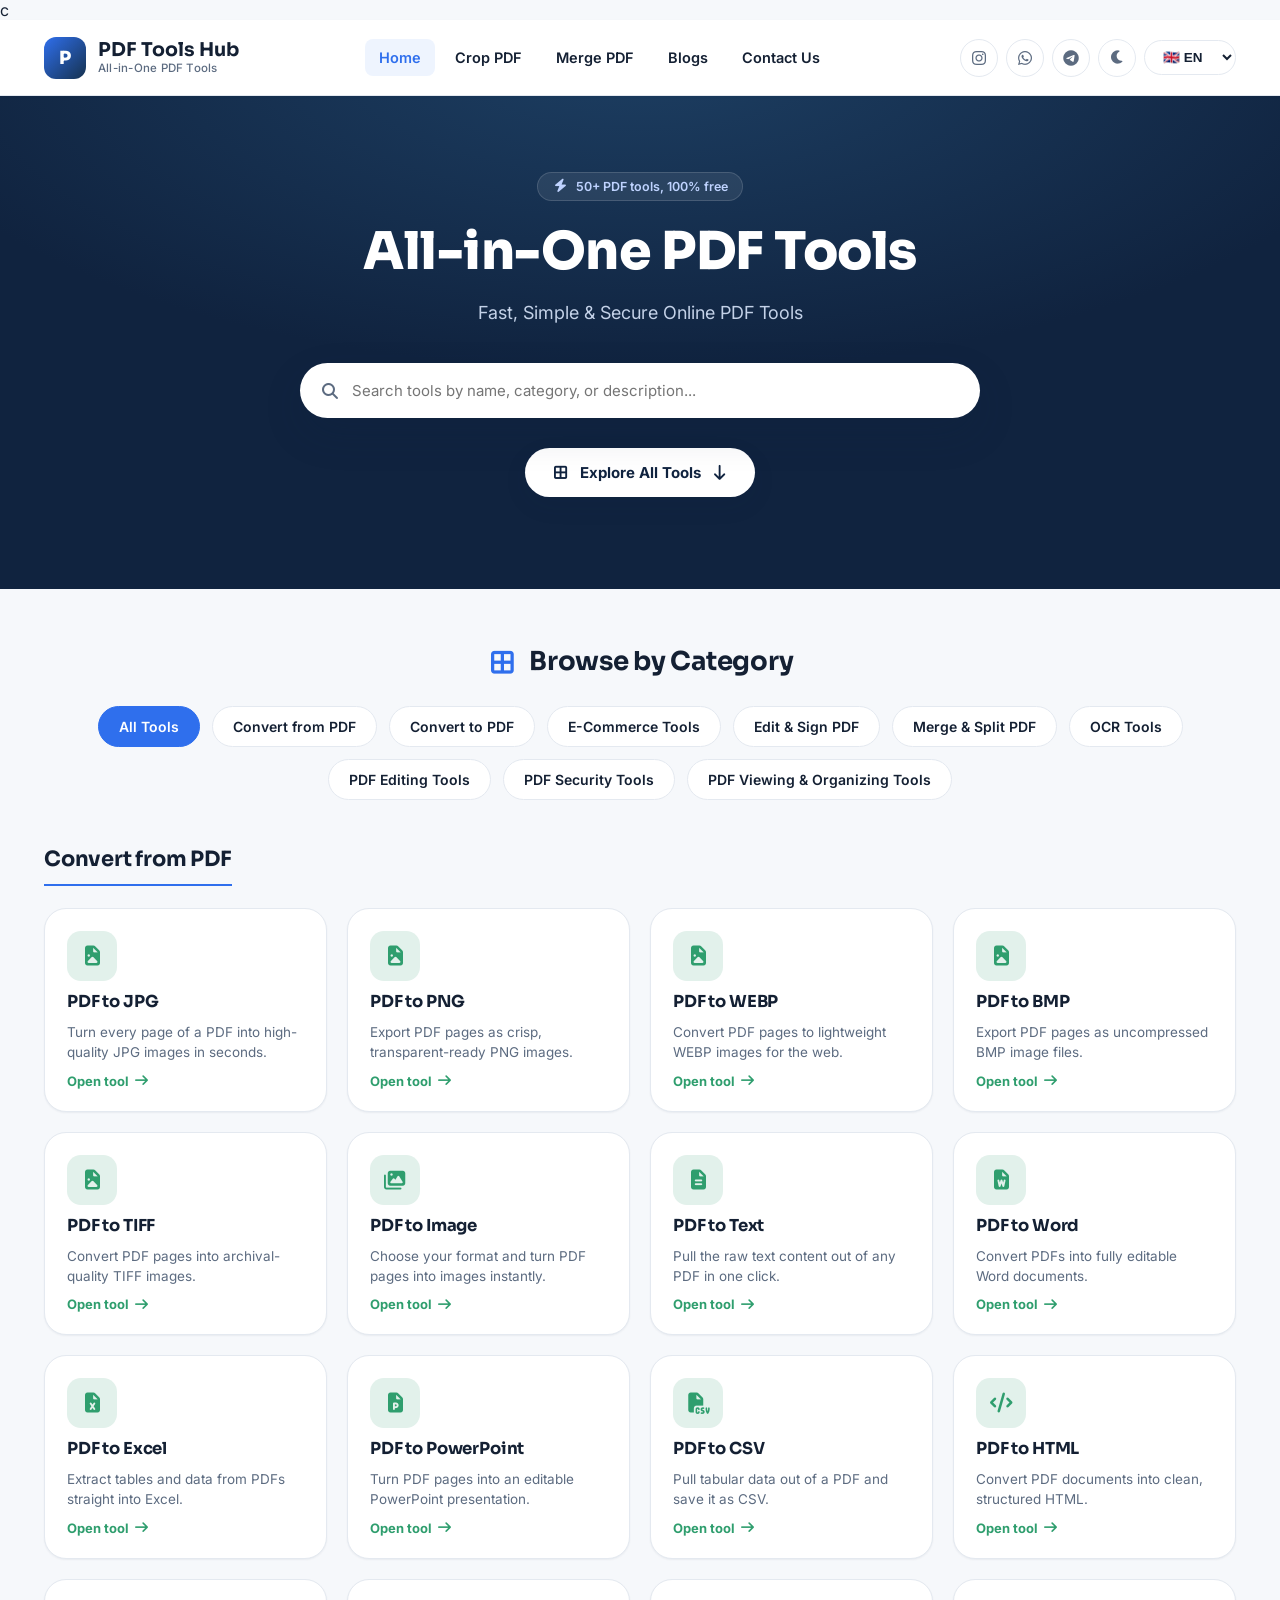
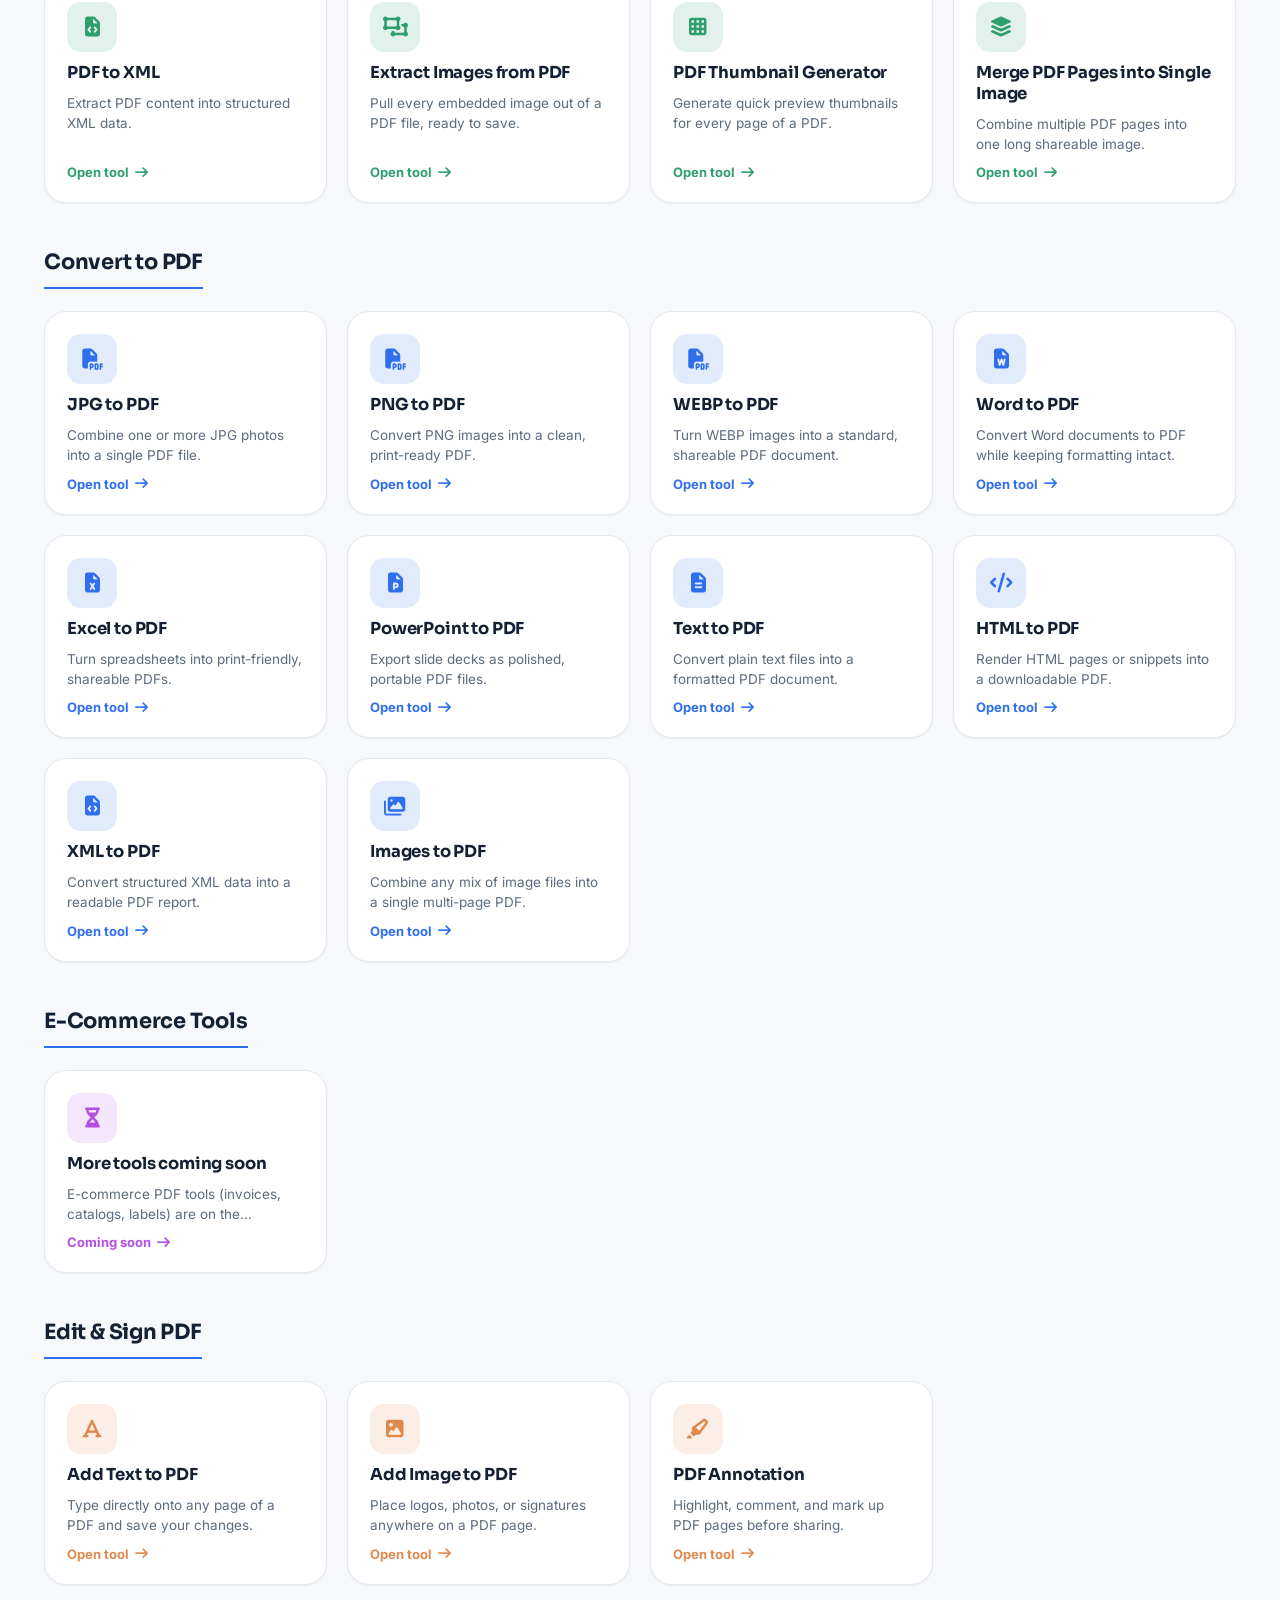
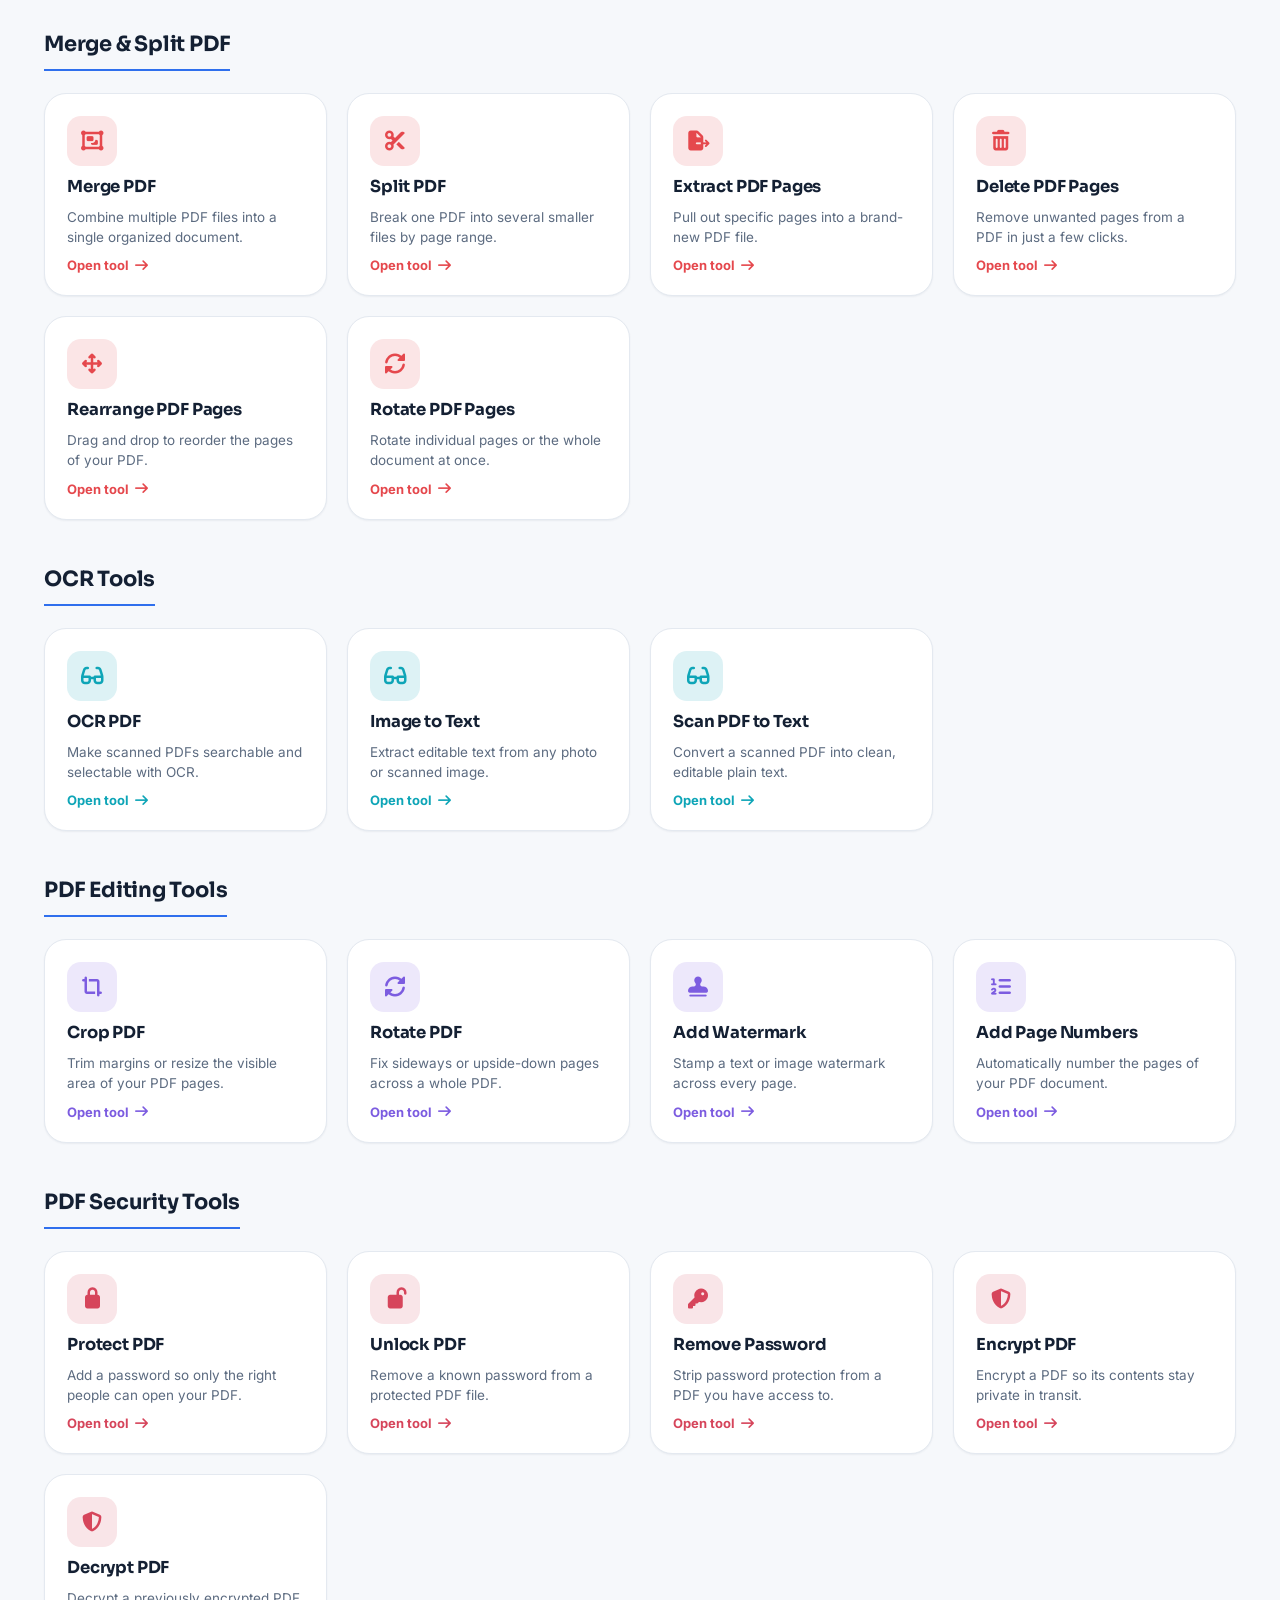
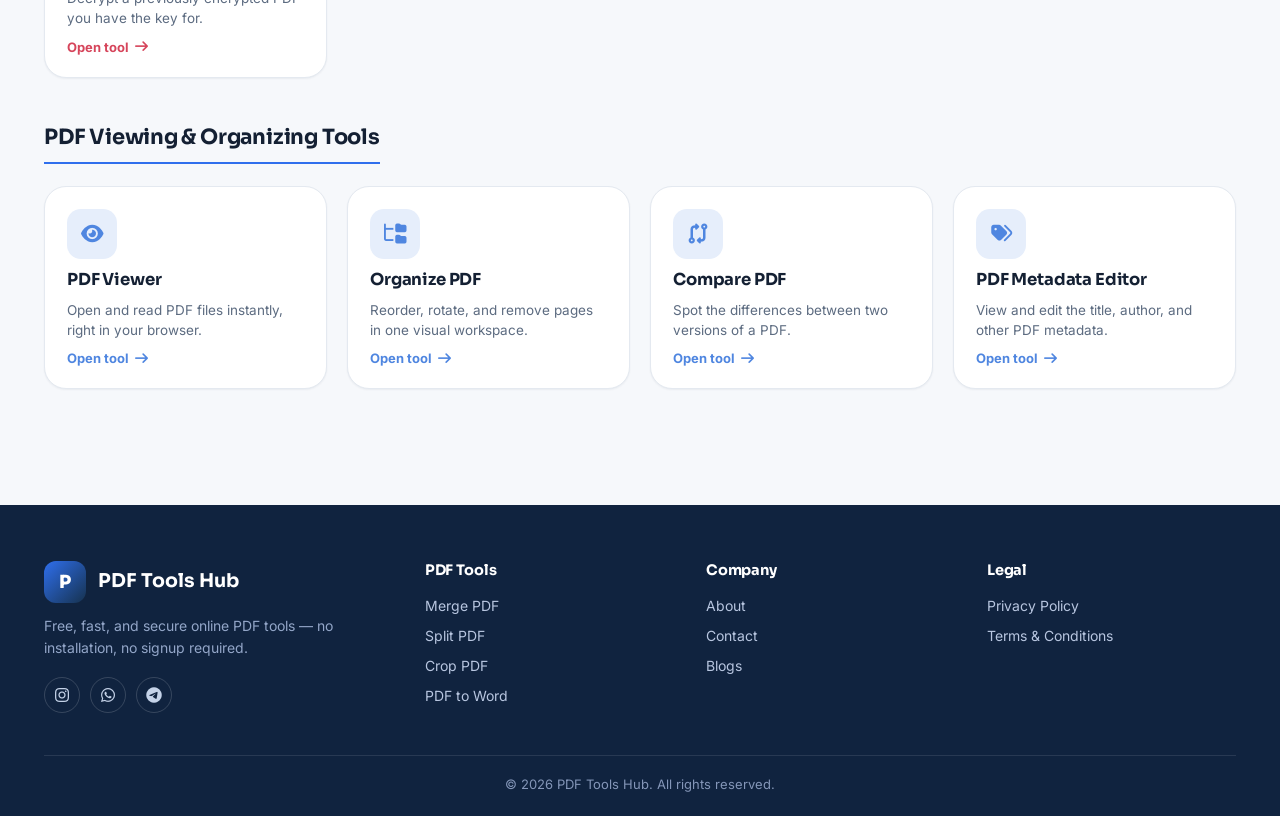
==== frontend/index.html @ 6687d4b0 "Initial commit - PDF Tools Hub" ====
<!DOCTYPE html>
<html lang="en">
<head>
<meta charset="UTF-8">c
<meta name="viewport" content="width=device-width, initial-scale=1.0">
<title>PDF Tools Hub — All-in-One Free Online PDF Tools</title>
<meta name="description" content="Merge, split, convert, compress, and edit PDF files online for free. Fast, simple, and secure PDF tools with no installation required.">
<meta name="keywords" content="pdf tools, merge pdf, split pdf, pdf converter, compress pdf, edit pdf online">
<link rel="canonical" href="https://www.pdftoolshub.example/">
<meta property="og:type" content="website">
<meta property="og:title" content="PDF Tools Hub — All-in-One Free Online PDF Tools">
<meta property="og:description" content="Fast, simple & secure online PDF tools — merge, split, convert, compress, and edit PDFs for free.">
<meta property="og:url" content="https://www.pdftoolshub.example/">
<link rel="icon" href="assets/icons/favicon.svg" type="image/svg+xml">
<link rel="stylesheet" href="assets/vendor/fontawesome/css/all.min.css">
<link rel="stylesheet" href="css/style.css">
<link rel="stylesheet" href="css/components.css">
<link rel="stylesheet" href="css/responsive.css">
</head>
<body>
<a href="#main" class="skip-link">Skip to content</a>

<!-- ============ HEADER ============ -->
<header class="site-header">
  <div class="container">
    <a href="index.html" class="brand" aria-label="PDF Tools Hub home">
      <span class="brand-mark">P</span>
      <span class="brand-text">
        <span class="brand-name">PDF Tools Hub</span>
        <span class="brand-tagline">All-in-One PDF Tools</span>
      </span>
    </a>

    <nav class="main-nav" aria-label="Primary">
      <ul>
        <li><a href="index.html">Home</a></li>
        <li><a href="tool.html?tool=crop-pdf">Crop PDF</a></li>
        <li><a href="tool.html?tool=merge-pdf">Merge PDF</a></li>
        <li><a href="blogs.html">Blogs</a></li>
        <li><a href="contact.html">Contact Us</a></li>
      </ul>
    </nav>

    <div class="header-actions">
      <a class="icon-btn" href="https://instagram.com" target="_blank" rel="noopener" aria-label="Instagram"><i class="fa-brands fa-instagram"></i></a>
      <a class="icon-btn" href="https://wa.me/" target="_blank" rel="noopener" aria-label="WhatsApp"><i class="fa-brands fa-whatsapp"></i></a>
      <a class="icon-btn" href="https://t.me/" target="_blank" rel="noopener" aria-label="Telegram"><i class="fa-brands fa-telegram"></i></a>
      <button class="icon-btn theme-toggle" data-theme-toggle aria-label="Toggle dark mode">
        <i class="fa-solid fa-moon icon-moon"></i>
        <i class="fa-solid fa-sun icon-sun"></i>
      </button>
      <select class="lang-select" data-lang-select aria-label="Select language">
        <option value="en">🇬🇧 EN</option>
        <option value="hi">🇮🇳 HI</option>
        <option value="mr">🇮🇳 MR</option>
      </select>
      <button class="hamburger" data-mobile-nav-open aria-label="Open menu">
        <span></span><span></span><span></span>
      </button>
    </div>
  </div>
</header>

<!-- Mobile nav drawer -->
<div class="mobile-nav" data-mobile-nav aria-hidden="true">
  <div class="mobile-nav-panel">
    <button class="mobile-nav-close" data-mobile-nav-close aria-label="Close menu"><i class="fa-solid fa-xmark"></i></button>
    <div style="display:flex;align-items:center;gap:10px;margin:6px 0 18px;">
      <button class="icon-btn theme-toggle" data-theme-toggle aria-label="Toggle dark mode"><i class="fa-solid fa-moon icon-moon"></i><i class="fa-solid fa-sun icon-sun"></i></button>
      <select class="lang-select" data-lang-select aria-label="Select language"><option value="en">EN</option><option value="hi">HI</option><option value="mr">MR</option></select>
    </div>
    <nav aria-label="Mobile primary">
      <a href="index.html">Home</a>
      <a href="tool.html?tool=crop-pdf">Crop PDF</a>
      <a href="tool.html?tool=merge-pdf">Merge PDF</a>
      <a href="blogs.html">Blogs</a>
      <a href="contact.html">Contact Us</a>
    </nav>
  </div>
</div>

<main id="main">
  <!-- ============ HERO ============ -->
  <section class="hero">
    <span class="hero-eyebrow"><i class="fa-solid fa-bolt"></i> 50+ PDF tools, 100% free</span>
    <h1>All-in-One PDF Tools</h1>
    <p class="hero-subtitle">Fast, Simple &amp; Secure Online PDF Tools</p>

    <div class="hero-search">
      <i class="fa-solid fa-magnifying-glass search-icon"></i>
      <input type="text" data-search-input placeholder="Search tools by name, category, or description..." aria-label="Search tools">
      <div class="search-results" data-search-results role="listbox"></div>
    </div>

    <a href="#tools" class="hero-cta"><i class="fa-solid fa-table-cells-large"></i> Explore All Tools <i class="fa-solid fa-arrow-down"></i></a>
  </section>

  <!-- ============ CATEGORIES ============ -->
  <section class="section" id="tools">
    <div class="container">
      <h2 class="section-title"><i class="fa-solid fa-border-all icon"></i> Browse by Category</h2>
      <div class="category-list" data-category-pills></div>

      <!-- ============ TOOLS GRID ============ -->
      <div data-tools-grid></div>
    </div>
  </section>
</main>

<!-- ============ FOOTER ============ -->
<footer class="site-footer">
  <div class="container">
    <div class="footer-grid">
      <div class="footer-brand">
        <a href="index.html" class="brand">
          <span class="brand-mark">P</span>
          <span class="brand-text">
            <span class="brand-name" style="color:#fff">PDF Tools Hub</span>
          </span>
        </a>
        <p>Free, fast, and secure online PDF tools — no installation, no signup required.</p>
        <div class="footer-social">
          <a href="https://instagram.com" target="_blank" rel="noopener" aria-label="Instagram"><i class="fa-brands fa-instagram"></i></a>
          <a href="https://wa.me/" target="_blank" rel="noopener" aria-label="WhatsApp"><i class="fa-brands fa-whatsapp"></i></a>
          <a href="https://t.me/" target="_blank" rel="noopener" aria-label="Telegram"><i class="fa-brands fa-telegram"></i></a>
        </div>
      </div>
      <div class="footer-col">
        <h4>PDF Tools</h4>
        <ul>
          <li><a href="tool.html?tool=merge-pdf">Merge PDF</a></li>
          <li><a href="tool.html?tool=split-pdf">Split PDF</a></li>
          <li><a href="tool.html?tool=crop-pdf">Crop PDF</a></li>
          <li><a href="tool.html?tool=pdf-to-word">PDF to Word</a></li>
        </ul>
      </div>
      <div class="footer-col">
        <h4>Company</h4>
        <ul>
          <li><a href="about.html">About</a></li>
          <li><a href="contact.html">Contact</a></li>
          <li><a href="blogs.html">Blogs</a></li>
        </ul>
      </div>
      <div class="footer-col">
        <h4>Legal</h4>
        <ul>
          <li><a href="#">Privacy Policy</a></li>
          <li><a href="#">Terms &amp; Conditions</a></li>
        </ul>
      </div>
    </div>
    <div class="footer-bottom">© 2026 PDF Tools Hub. All rights reserved.</div>
  </div>
</footer>

<script src="js/theme.js"></script>
<script src="js/api.js"></script>
<script src="js/tools.js"></script>
<script src="js/search.js"></script>
<script src="js/main.js"></script>
<script>
  document.addEventListener('DOMContentLoaded', () => {
    window.PTH.tools.renderCategoryPills(document.querySelector('[data-category-pills]'));
    window.PTH.tools.renderToolsGrid(document.querySelector('[data-tools-grid]'));
  });
</script>
</body>
</html>
---- frontend/css/style.css ----
/* =========================================================
   PDF Tools Hub — Core Styles
   ========================================================= */

@import url('https://fonts.googleapis.com/css2?family=Sora:wght@600;700;800&family=Inter:wght@400;500;600;700&family=JetBrains+Mono:wght@500&display=swap');

:root{
  /* Color */
  --color-navy-900:#10233F;
  --color-navy-800:#16324F;
  --color-navy-700:#1D3F63;
  --color-accent:#2F6FED;
  --color-accent-dark:#1E54C4;
  --color-accent-warm:#FF6B4A;
  --color-bg:#F6F8FB;
  --color-surface:#FFFFFF;
  --color-border:#E4E9F0;
  --color-text:#142033;
  --color-text-muted:#5C6B80;
  --color-success:#1FA971;
  --color-danger:#E5484D;

  /* Category color-coding (icon tiles + pill accents) */
  --cat-convert-from:#2F9E6E;   /* green */
  --cat-convert-to:#2F6FED;     /* blue */
  --cat-ecommerce:#B24FE0;      /* purple */
  --cat-edit-sign:#E0894F;      /* amber */
  --cat-merge-split:#E5484D;    /* red */
  --cat-ocr:#0EA5B7;            /* teal */
  --cat-editing:#7C5CE0;        /* violet */
  --cat-security:#D6455B;       /* rose */
  --cat-organize:#4F86E0;       /* sky */

  /* Type */
  --font-display:'Sora', sans-serif;
  --font-body:'Inter', sans-serif;
  --font-mono:'JetBrains Mono', monospace;

  /* Layout */
  --header-height:76px;
  --radius-sm:8px;
  --radius-md:14px;
  --radius-lg:22px;
  --radius-pill:999px;
  --shadow-sm:0 1px 2px rgba(16,35,63,0.06);
  --shadow-md:0 8px 24px rgba(16,35,63,0.08);
  --shadow-lg:0 16px 40px rgba(16,35,63,0.14);
  --container-w:1240px;
  --transition:all 0.2s ease;
}

[data-theme="dark"]{
  --color-bg:#0B1424;
  --color-surface:#121D30;
  --color-border:#223252;
  --color-text:#EAF0FA;
  --color-text-muted:#93A3BE;
  --color-navy-900:#0A1526;
  --color-navy-800:#0F2038;
}

*, *::before, *::after{ box-sizing:border-box; }

html{ scroll-behavior:smooth; }

body{
  margin:0;
  font-family:var(--font-body);
  background:var(--color-bg);
  color:var(--color-text);
  -webkit-font-smoothing:antialiased;
  transition:background 0.25s ease, color 0.25s ease;
}

h1,h2,h3,h4{
  font-family:var(--font-display);
  margin:0;
  color:var(--color-text);
  letter-spacing:-0.01em;
}

p{ margin:0; color:var(--color-text-muted); line-height:1.55; }

a{ color:inherit; text-decoration:none; }

img{ max-width:100%; display:block; }

button{ font-family:var(--font-body); cursor:pointer; }

ul{ list-style:none; margin:0; padding:0; }

.container{
  width:100%;
  max-width:var(--container-w);
  margin:0 auto;
  padding:0 24px;
}

:focus-visible{
  outline:2px solid var(--color-accent);
  outline-offset:2px;
}

.skip-link{
  position:absolute;
  left:-999px;
  top:0;
  background:var(--color-accent);
  color:#fff;
  padding:10px 16px;
  border-radius:0 0 8px 0;
  z-index:1000;
}
.skip-link:focus{ left:0; }

/* =========================================================
   Header
   ========================================================= */
.site-header{
  position:sticky;
  top:0;
  z-index:100;
  height:var(--header-height);
  background:var(--color-surface);
  border-bottom:1px solid var(--color-border);
  box-shadow:var(--shadow-sm);
}

.site-header .container{
  height:100%;
  display:flex;
  align-items:center;
  justify-content:space-between;
  gap:24px;
}

.brand{
  display:flex;
  align-items:center;
  gap:12px;
}

.brand-mark{
  width:42px;
  height:42px;
  border-radius:12px;
  background:linear-gradient(135deg, var(--color-accent), var(--color-navy-800));
  display:flex;
  align-items:center;
  justify-content:center;
  color:#fff;
  font-family:var(--font-display);
  font-weight:800;
  font-size:18px;
  flex-shrink:0;
}

.brand-text{ display:flex; flex-direction:column; line-height:1.15; }
.brand-name{
  font-family:var(--font-display);
  font-weight:700;
  font-size:19px;
  color:var(--color-text);
}
.brand-tagline{
  font-size:11.5px;
  color:var(--color-text-muted);
  font-weight:500;
  letter-spacing:0.02em;
}

.main-nav{ display:flex; align-items:center; }
.main-nav ul{ display:flex; align-items:center; gap:6px; }
.main-nav a{
  display:inline-block;
  padding:10px 14px;
  border-radius:var(--radius-sm);
  font-weight:600;
  font-size:14.5px;
  color:var(--color-text);
  transition:var(--transition);
}
.main-nav a:hover, .main-nav a.active{
  background:rgba(47,111,237,0.08);
  color:var(--color-accent);
}

.header-actions{ display:flex; align-items:center; gap:8px; }

.icon-btn{
  width:38px;
  height:38px;
  border-radius:50%;
  border:1px solid var(--color-border);
  background:var(--color-surface);
  display:flex;
  align-items:center;
  justify-content:center;
  color:var(--color-text-muted);
  transition:var(--transition);
}
.icon-btn:hover{
  color:var(--color-accent);
  border-color:var(--color-accent);
  transform:translateY(-1px);
}

.lang-select{
  border:1px solid var(--color-border);
  background:var(--color-surface);
  color:var(--color-text);
  border-radius:var(--radius-pill);
  padding:8px 14px;
  font-size:13.5px;
  font-weight:600;
}

.hamburger{
  display:none;
  width:38px;
  height:38px;
  border:1px solid var(--color-border);
  border-radius:var(--radius-sm);
  background:var(--color-surface);
  align-items:center;
  justify-content:center;
  flex-direction:column;
  gap:4px;
}
.hamburger span{
  width:18px;
  height:2px;
  background:var(--color-text);
  border-radius:2px;
}

/* =========================================================
   Hero
   ========================================================= */
.hero{
  background:radial-gradient(1200px 500px at 50% -10%, var(--color-navy-700), var(--color-navy-900) 65%);
  padding:76px 24px 92px;
  text-align:center;
  color:#fff;
}

.hero-eyebrow{
  display:inline-flex;
  align-items:center;
  gap:8px;
  padding:6px 14px;
  border-radius:var(--radius-pill);
  background:rgba(255,255,255,0.08);
  border:1px solid rgba(255,255,255,0.14);
  font-size:12.5px;
  font-weight:600;
  color:#BFD3FF;
  margin-bottom:22px;
}

.hero h1{
  color:#fff;
  font-size:clamp(30px, 5vw, 52px);
  font-weight:800;
  max-width:820px;
  margin:0 auto;
  line-height:1.12;
}

.hero-subtitle{
  color:#C4D2E8;
  font-size:clamp(15px, 2vw, 18px);
  max-width:560px;
  margin:18px auto 0;
}

.hero-search{
  max-width:680px;
  margin:36px auto 0;
  position:relative;
}

.hero-search input{
  width:100%;
  padding:18px 20px 18px 52px;
  border-radius:var(--radius-pill);
  border:none;
  font-size:15px;
  font-family:var(--font-body);
  box-shadow:var(--shadow-lg);
  color:var(--color-text);
}
.hero-search input:focus{ outline:3px solid rgba(47,111,237,0.5); }

.hero-search .search-icon{
  position:absolute;
  left:20px;
  top:50%;
  transform:translateY(-50%);
  color:var(--color-text-muted);
}

.search-results{
  position:absolute;
  top:calc(100% + 8px);
  left:0;
  right:0;
  background:var(--color-surface);
  border-radius:var(--radius-md);
  box-shadow:var(--shadow-lg);
  text-align:left;
  overflow:hidden;
  z-index:50;
  max-height:360px;
  overflow-y:auto;
  display:none;
}
.search-results.open{ display:block; }

.search-result-item{
  display:flex;
  align-items:center;
  gap:12px;
  padding:12px 18px;
  border-bottom:1px solid var(--color-border);
  transition:var(--transition);
}
.search-result-item:last-child{ border-bottom:none; }
.search-result-item:hover{ background:var(--color-bg); }
.search-result-item .srt-title{ font-weight:600; color:var(--color-text); font-size:14px; }
.search-result-item .srt-cat{ font-size:12px; color:var(--color-text-muted); }
.search-empty{ padding:18px; text-align:center; color:var(--color-text-muted); font-size:14px; }

.hero-cta{
  margin-top:30px;
  display:inline-flex;
  align-items:center;
  gap:10px;
  background:#fff;
  color:var(--color-navy-900);
  font-weight:700;
  font-size:15px;
  padding:15px 26px;
  border-radius:var(--radius-pill);
  border:none;
  box-shadow:var(--shadow-md);
  transition:var(--transition);
}
.hero-cta:hover{ transform:translateY(-2px); box-shadow:var(--shadow-lg); }

/* =========================================================
   Category section
   ========================================================= */
.section{ padding:56px 0; }
.section-title{
  display:flex;
  align-items:center;
  justify-content:center;
  gap:10px;
  font-size:26px;
  margin-bottom:28px;
  text-align:center;
}
.section-title .icon{ color:var(--color-accent); }

.category-list{
  display:flex;
  flex-wrap:wrap;
  justify-content:center;
  gap:12px;
  margin-bottom:8px;
}

.category-pill{
  border:1.5px solid var(--color-border);
  background:var(--color-surface);
  color:var(--color-text);
  border-radius:var(--radius-pill);
  padding:11px 20px;
  font-weight:600;
  font-size:14px;
  transition:var(--transition);
}
.category-pill:hover{
  border-color:var(--color-accent);
  color:var(--color-accent);
  transform:translateY(-2px);
  box-shadow:var(--shadow-sm);
}
.category-pill.active{
  background:var(--color-accent);
  border-color:var(--color-accent);
  color:#fff;
}

/* =========================================================
   Tools grid & cards
   ========================================================= */
.category-block{ margin-top:46px; }
.category-heading{
  font-size:21px;
  padding-bottom:12px;
  border-bottom:2px solid var(--color-accent);
  margin-bottom:22px;
  display:inline-block;
}

.tools-grid{
  display:grid;
  grid-template-columns:repeat(4, 1fr);
  gap:20px;
}

.tool-card{
  background:var(--color-surface);
  border:1px solid var(--color-border);
  border-radius:var(--radius-lg);
  padding:22px;
  transition:var(--transition);
  display:flex;
  flex-direction:column;
  gap:10px;
  box-shadow:var(--shadow-sm);
}
.tool-card:hover{
  transform:translateY(-4px);
  box-shadow:var(--shadow-md);
  border-color:var(--tool-accent, var(--color-accent));
}

.tool-icon{
  width:50px;
  height:50px;
  border-radius:var(--radius-md);
  display:flex;
  align-items:center;
  justify-content:center;
  font-size:20px;
  /* pastel tile: light tint of the category color behind a solid-color icon,
     matching the reference site's soft icon-square treatment */
  background:color-mix(in srgb, var(--tool-accent) 14%, white) !important;
  color:var(--tool-accent);
}
[data-theme="dark"] .tool-icon{
  background:color-mix(in srgb, var(--tool-accent) 28%, var(--color-surface)) !important;
}

.tool-card h3{
  font-size:16.5px;
  font-weight:700;
  transition:var(--transition);
}
.tool-card:hover h3{ color:var(--tool-accent); }

.tool-card p{
  font-size:13.5px;
  line-height:1.5;
  display:-webkit-box;
  -webkit-line-clamp:2;
  -webkit-box-orient:vertical;
  overflow:hidden;
}

.tool-card .tool-link{
  margin-top:auto;
  font-size:13px;
  font-weight:700;
  color:var(--color-accent);
  display:inline-flex;
  align-items:center;
  gap:4px;
}

/* =========================================================
   Footer
   ========================================================= */
.site-footer{
  background:var(--color-navy-900);
  color:#C4D2E8;
  padding:56px 0 24px;
  margin-top:60px;
}
.footer-grid{
  display:grid;
  grid-template-columns:1.4fr 1fr 1fr 1fr;
  gap:32px;
}
.footer-brand p{ color:#93A6C8; margin-top:12px; font-size:14px; }
.footer-col h4{
  color:#fff;
  font-size:14.5px;
  margin-bottom:16px;
}
.footer-col ul li{ margin-bottom:10px; }
.footer-col a{
  color:#B8C6E0;
  font-size:14px;
  transition:var(--transition);
}
.footer-col a:hover{ color:#fff; }

.footer-social{ display:flex; gap:10px; margin-top:18px; }
.footer-social a{
  width:36px; height:36px;
  border-radius:50%;
  border:1px solid rgba(255,255,255,0.16);
  display:flex; align-items:center; justify-content:center;
  color:#C4D2E8;
}
.footer-social a:hover{ background:var(--color-accent); border-color:var(--color-accent); color:#fff; }

.footer-bottom{
  margin-top:40px;
  padding-top:20px;
  border-top:1px solid rgba(255,255,255,0.1);
  text-align:center;
  font-size:13px;
  color:#8496B8;
}

/* =========================================================
   Utility
   ========================================================= */
.btn{
  display:inline-flex;
  align-items:center;
  justify-content:center;
  gap:8px;
  border-radius:var(--radius-pill);
  padding:13px 24px;
  font-weight:700;
  font-size:14.5px;
  border:none;
  transition:var(--transition);
}
.btn-primary{ background:var(--color-accent); color:#fff; }
.btn-primary:hover{ background:var(--color-accent-dark); transform:translateY(-1px); }
.btn-outline{ background:transparent; border:1.5px solid var(--color-border); color:var(--color-text); }
.btn-outline:hover{ border-color:var(--color-accent); color:var(--color-accent); }

.text-center{ text-align:center; }
---- frontend/css/components.css ----
/* =========================================================
   PDF Tools Hub — Component Styles
   ========================================================= */

/* Theme toggle */
.theme-toggle{ position:relative; }
.theme-toggle .icon-sun{ display:none; }
[data-theme="dark"] .theme-toggle .icon-moon{ display:none; }
[data-theme="dark"] .theme-toggle .icon-sun{ display:inline-block; }

/* Breadcrumb */
.breadcrumb{
  font-size:13px;
  color:var(--color-text-muted);
  margin-bottom:18px;
}
.breadcrumb a{ color:var(--color-accent); font-weight:600; }
.breadcrumb .sep{ margin:0 6px; }

/* Tool page hero */
.tool-hero{
  background:var(--color-surface);
  border:1px solid var(--color-border);
  border-radius:var(--radius-lg);
  padding:32px;
  display:flex;
  align-items:center;
  gap:20px;
  margin-bottom:28px;
}
.tool-hero .tool-icon{ width:64px; height:64px; font-size:26px; flex-shrink:0; }
.tool-hero h1{ font-size:24px; margin-bottom:6px; }
.tool-hero p{ font-size:14.5px; }

/* Upload dropzone */
.dropzone{
  border:2px dashed var(--color-border);
  border-radius:var(--radius-lg);
  background:var(--color-surface);
  padding:56px 24px;
  text-align:center;
  transition:var(--transition);
  cursor:pointer;
}
.dropzone.dragover{
  border-color:var(--color-accent);
  background:rgba(47,111,237,0.05);
}
.dropzone .dz-icon{
  width:64px;
  height:64px;
  margin:0 auto 18px;
  border-radius:50%;
  background:rgba(47,111,237,0.1);
  color:var(--color-accent);
  display:flex;
  align-items:center;
  justify-content:center;
  font-size:26px;
}
.dropzone h3{ font-size:17px; margin-bottom:6px; }
.dropzone p{ font-size:13.5px; margin-bottom:18px; }
.dropzone .dz-or{ font-size:12px; color:var(--color-text-muted); margin:10px 0; text-transform:uppercase; letter-spacing:0.08em; }
.dropzone input[type="file"]{ display:none; }

/* File list */
.file-list{ margin-top:22px; display:flex; flex-direction:column; gap:10px; }
.file-row{
  display:flex;
  align-items:center;
  gap:12px;
  background:var(--color-surface);
  border:1px solid var(--color-border);
  border-radius:var(--radius-md);
  padding:12px 16px;
}
.file-row .file-icon{ color:var(--color-accent); font-size:18px; }
.file-row .file-meta{ flex:1; min-width:0; }
.file-row .file-name{ font-weight:600; font-size:14px; color:var(--color-text); white-space:nowrap; overflow:hidden; text-overflow:ellipsis; }
.file-row .file-size{ font-size:12px; color:var(--color-text-muted); font-family:var(--font-mono); }
.file-row .file-remove{
  border:none; background:none; color:var(--color-danger);
  width:28px; height:28px; border-radius:50%; display:flex; align-items:center; justify-content:center;
}
.file-row .file-remove:hover{ background:rgba(229,72,77,0.1); }
.file-row.drag-handle{ cursor:grab; }

/* Progress */
.progress-bar{
  width:100%;
  height:8px;
  border-radius:var(--radius-pill);
  background:var(--color-border);
  overflow:hidden;
  margin-top:18px;
  display:none;
}
.progress-bar.active{ display:block; }
.progress-bar .fill{
  height:100%;
  width:0%;
  background:var(--color-accent);
  transition:width 0.2s ease;
}

/* Action row */
.tool-actions{ display:flex; gap:12px; margin-top:22px; flex-wrap:wrap; }

/* Result panel */
.result-panel{
  margin-top:28px;
  background:var(--color-surface);
  border:1px solid var(--color-border);
  border-radius:var(--radius-lg);
  padding:32px;
  text-align:center;
  display:none;
}
.result-panel.active{ display:block; }
.result-panel .result-icon{
  width:60px; height:60px; margin:0 auto 16px;
  border-radius:50%; background:rgba(31,169,113,0.12); color:var(--color-success);
  display:flex; align-items:center; justify-content:center; font-size:26px;
}
.result-panel h3{ font-size:18px; margin-bottom:6px; }
.result-panel p{ margin-bottom:20px; }

/* Toasts */
.toast-stack{
  position:fixed;
  bottom:24px;
  right:24px;
  display:flex;
  flex-direction:column;
  gap:10px;
  z-index:1000;
}
.toast{
  background:var(--color-text);
  color:#fff;
  padding:13px 18px;
  border-radius:var(--radius-md);
  font-size:14px;
  font-weight:500;
  box-shadow:var(--shadow-lg);
  display:flex;
  align-items:center;
  gap:10px;
  min-width:240px;
  animation:toast-in 0.2s ease;
}
.toast.success{ background:var(--color-success); }
.toast.error{ background:var(--color-danger); }
@keyframes toast-in{ from{ opacity:0; transform:translateY(8px);} to{ opacity:1; transform:translateY(0);} }

/* Empty / error states */
.empty-state{
  text-align:center;
  padding:60px 20px;
  color:var(--color-text-muted);
}
.empty-state .icon{ font-size:38px; margin-bottom:14px; color:var(--color-border); }

/* Spinner */
.spinner{
  width:18px; height:18px;
  border:2.5px solid rgba(255,255,255,0.4);
  border-top-color:#fff;
  border-radius:50%;
  animation:spin 0.7s linear infinite;
  display:inline-block;
}
@keyframes spin{ to{ transform:rotate(360deg); } }

/* Contact / form */
.form-group{ margin-bottom:18px; text-align:left; }
.form-group label{ display:block; font-size:13.5px; font-weight:600; margin-bottom:6px; }
.form-group input, .form-group textarea{
  width:100%;
  padding:12px 14px;
  border-radius:var(--radius-sm);
  border:1px solid var(--color-border);
  background:var(--color-surface);
  color:var(--color-text);
  font-family:var(--font-body);
  font-size:14px;
}
.form-group input:focus, .form-group textarea:focus{ border-color:var(--color-accent); }
.form-error{ color:var(--color-danger); font-size:12.5px; margin-top:4px; display:none; }
.form-group.invalid .form-error{ display:block; }
.form-group.invalid input, .form-group.invalid textarea{ border-color:var(--color-danger); }

/* Blog cards */
.blog-grid{ display:grid; grid-template-columns:repeat(3,1fr); gap:24px; }
.blog-card{
  background:var(--color-surface);
  border:1px solid var(--color-border);
  border-radius:var(--radius-lg);
  overflow:hidden;
  transition:var(--transition);
}
.blog-card:hover{ transform:translateY(-4px); box-shadow:var(--shadow-md); }
.blog-card img{ width:100%; height:170px; object-fit:cover; background:var(--color-border); }
.blog-card-body{ padding:20px; }
.blog-tag{
  display:inline-block;
  font-size:11.5px;
  font-weight:700;
  color:var(--color-accent);
  background:rgba(47,111,237,0.1);
  padding:4px 10px;
  border-radius:var(--radius-pill);
  margin-bottom:10px;
}
.blog-card h3{ font-size:16.5px; margin-bottom:8px; }
.blog-meta{ font-size:12.5px; color:var(--color-text-muted); margin-top:14px; }

/* Mobile nav drawer */
.mobile-nav{
  position:fixed;
  inset:0;
  background:rgba(10,20,38,0.5);
  z-index:200;
  display:none;
}
.mobile-nav.open{ display:block; }
.mobile-nav-panel{
  position:absolute;
  top:0; right:0;
  width:82%;
  max-width:320px;
  height:100%;
  background:var(--color-surface);
  padding:24px;
  overflow-y:auto;
}
.mobile-nav-panel a{
  display:block;
  padding:14px 6px;
  font-weight:600;
  border-bottom:1px solid var(--color-border);
}
.mobile-nav-close{
  border:none; background:none; font-size:20px; color:var(--color-text);
  float:right;
}
---- frontend/css/responsive.css ----
/* =========================================================
   PDF Tools Hub — Responsive Rules
   Breakpoints: 1200 / 992 / 768 / 576 / 400
   ========================================================= */

/* ---------- <=1200px ---------- */
@media (max-width:1200px){
  .container{ padding:0 20px; }
  .tools-grid{ grid-template-columns:repeat(3, 1fr); }
  .footer-grid{ grid-template-columns:1.2fr 1fr 1fr 1fr; gap:24px; }
}

/* ---------- <=1100px : tighten header so 1024px viewports don't overflow ---------- */
@media (max-width:1100px){
  .main-nav ul{ gap:2px; }
  .main-nav a{ padding:10px 10px; font-size:14px; }
  .header-actions{ gap:6px; }
  .lang-select{ padding:7px 10px; font-size:13px; }
}

/* ---------- <=992px ---------- */
@media (max-width:992px){
  .main-nav{ display:none; }
  .hamburger{ display:flex; }
  .tools-grid{ grid-template-columns:repeat(2, 1fr); }
  .blog-grid{ grid-template-columns:repeat(2, 1fr); }
  .footer-grid{ grid-template-columns:1fr 1fr; gap:32px 24px; }
  .hero{ padding:60px 20px 72px; }
}

/* ---------- <=768px ---------- */
@media (max-width:768px){
  :root{ --header-height:66px; }
  .brand-tagline{ display:none; }
  .lang-select{ padding:6px 10px; font-size:12.5px; }
  .section{ padding:40px 0; }
  .section-title{ font-size:21px; }
  .category-list{ gap:8px; }
  .category-pill{ padding:9px 15px; font-size:13px; }
  .tool-hero{ flex-direction:column; text-align:center; padding:24px; }
  .tool-actions{ justify-content:center; }
  .dropzone{ padding:36px 16px; }
}

/* ---------- <=576px ---------- */
@media (max-width:576px){
  .tools-grid{ grid-template-columns:1fr; }
  .blog-grid{ grid-template-columns:1fr; }
  .footer-grid{ grid-template-columns:1fr; gap:28px; }
  .hero h1{ font-size:28px; }
  .hero-subtitle{ font-size:14.5px; }
  .hero-search input{ padding:15px 16px 15px 44px; font-size:14px; }
  .hero-search .search-icon{ left:16px; font-size:14px; }
  .hero-cta{ padding:13px 20px; font-size:14px; }
  .icon-btn{ width:34px; height:34px; }
}

/* ---------- <=400px ---------- */
@media (max-width:400px){
  .brand-name{ font-size:16.5px; }
  .brand-mark{ width:36px; height:36px; font-size:15px; }
  .header-actions a.icon-btn{ display:none; } /* hide social links, keep theme toggle + hamburger reachable */
  .header-actions .lang-select{ display:none; } /* language selector moves into the mobile drawer */
  .hero{ padding:44px 16px 56px; }
  .tool-card{ padding:18px; }
}
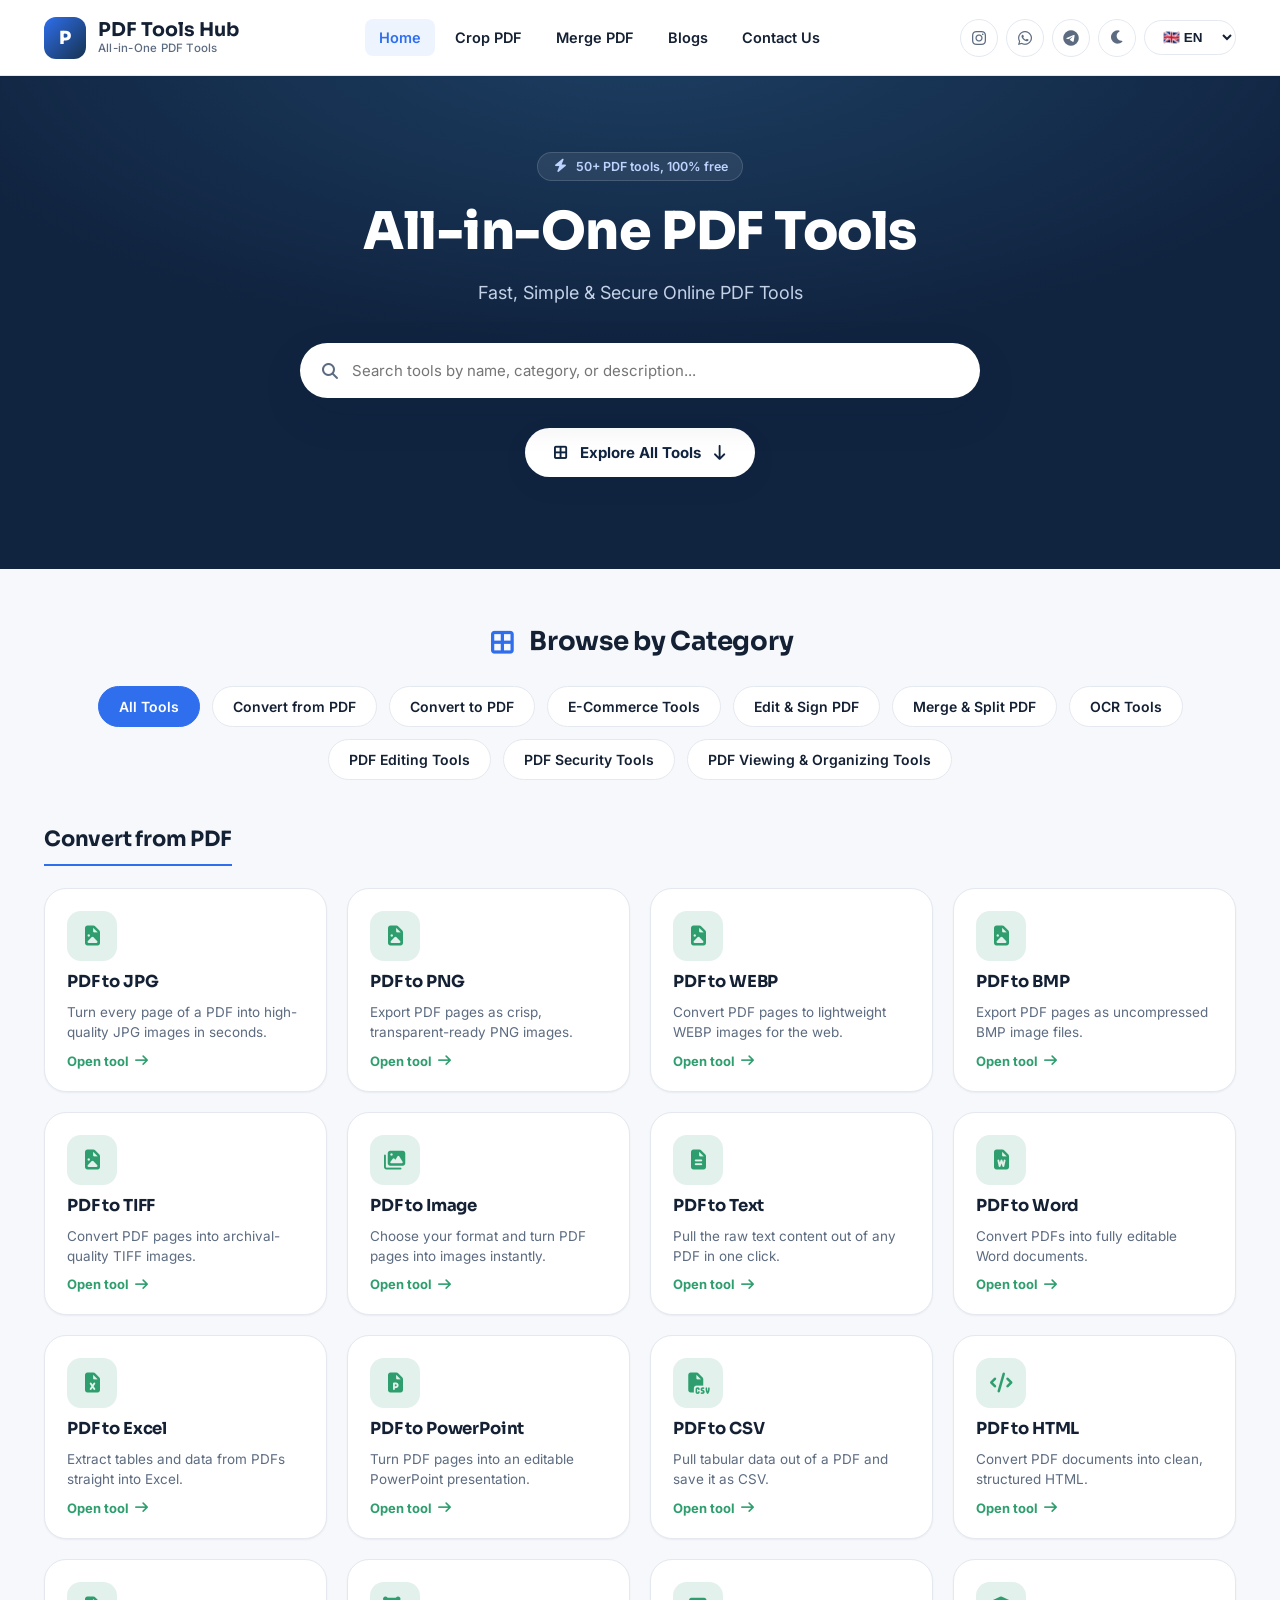
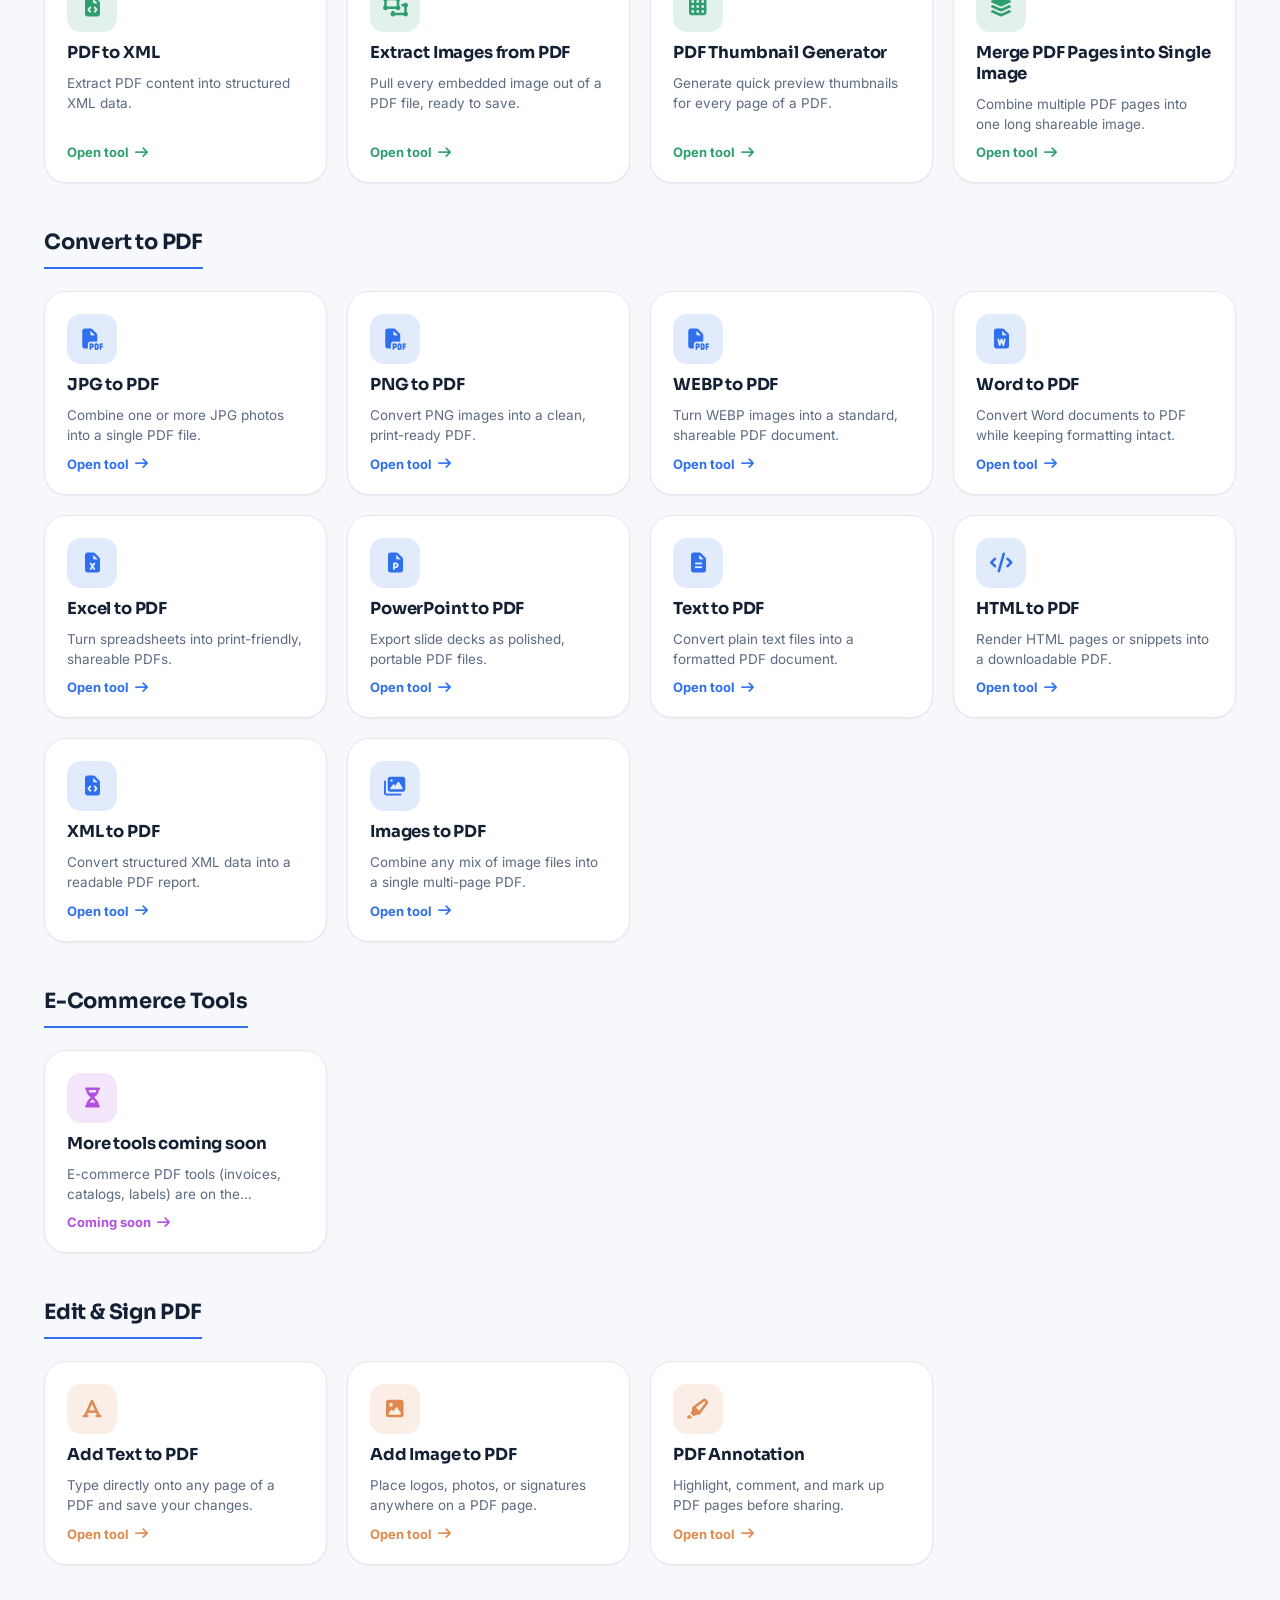
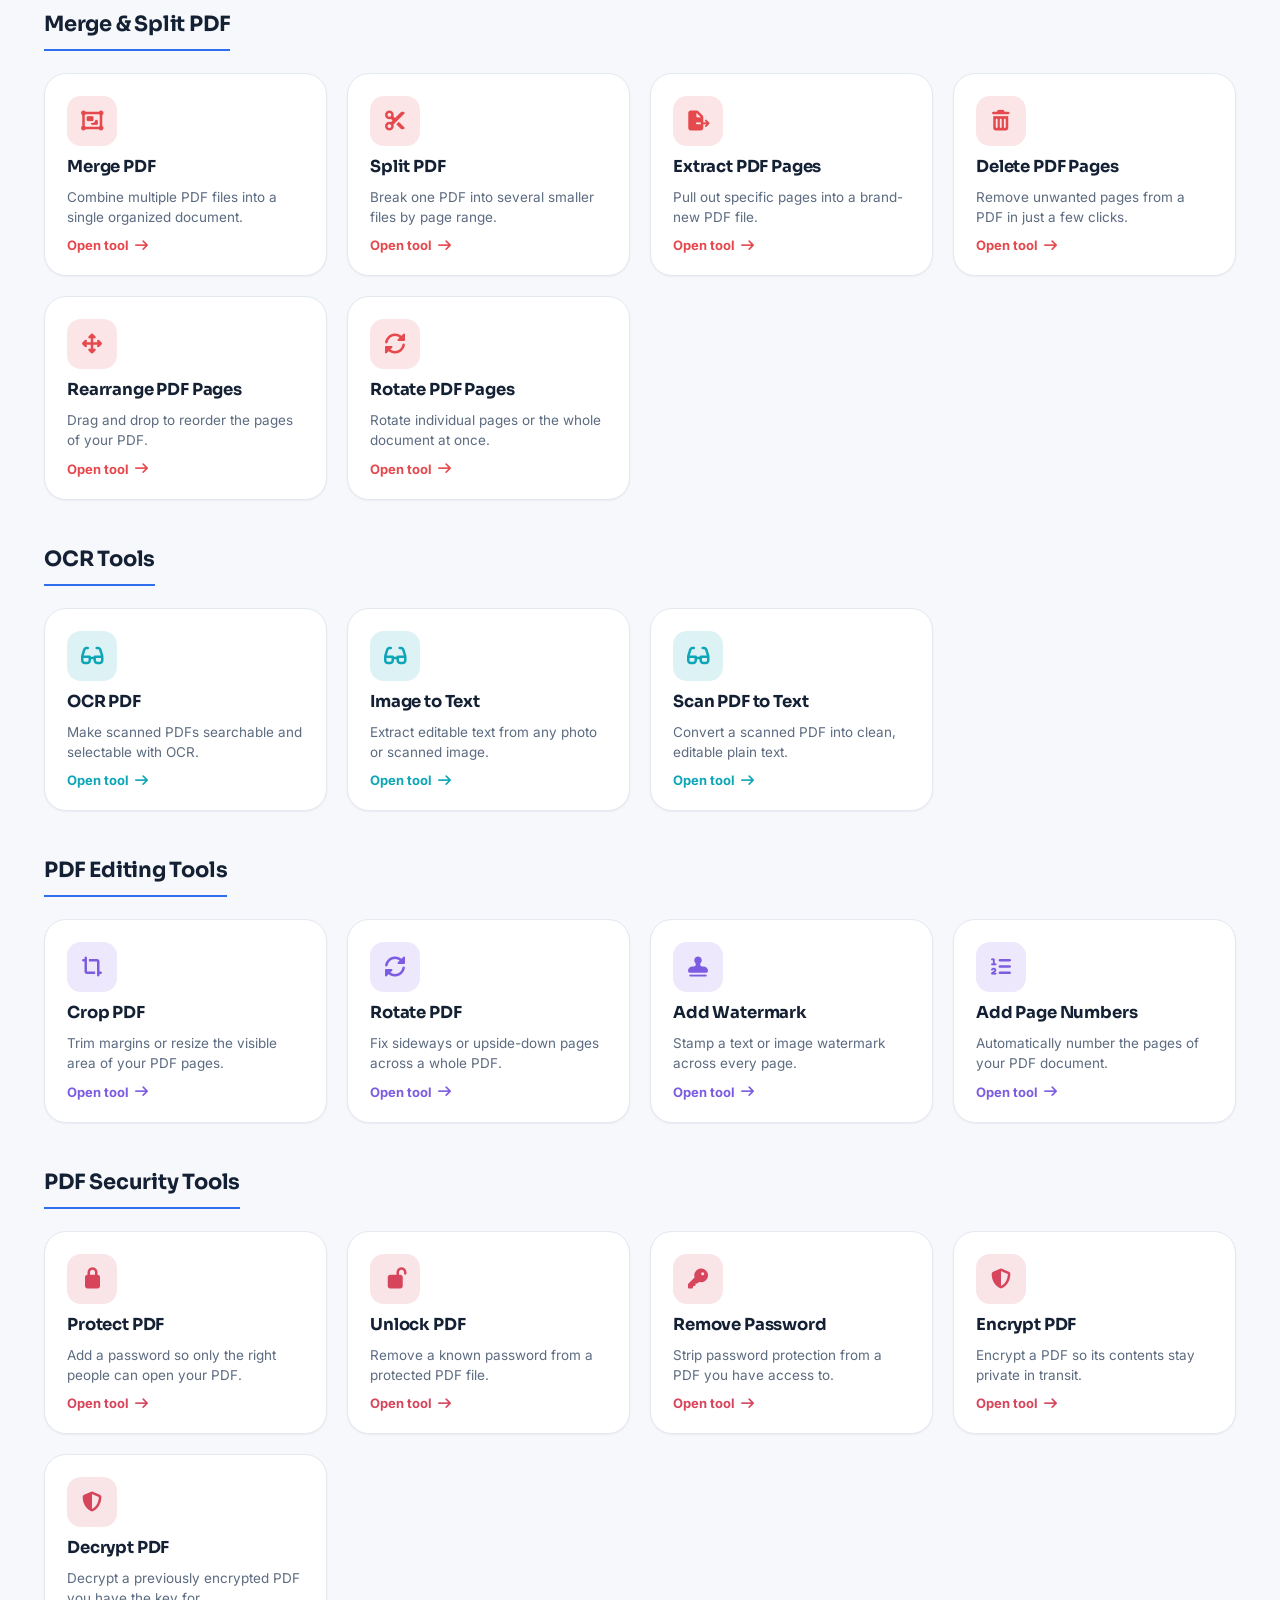
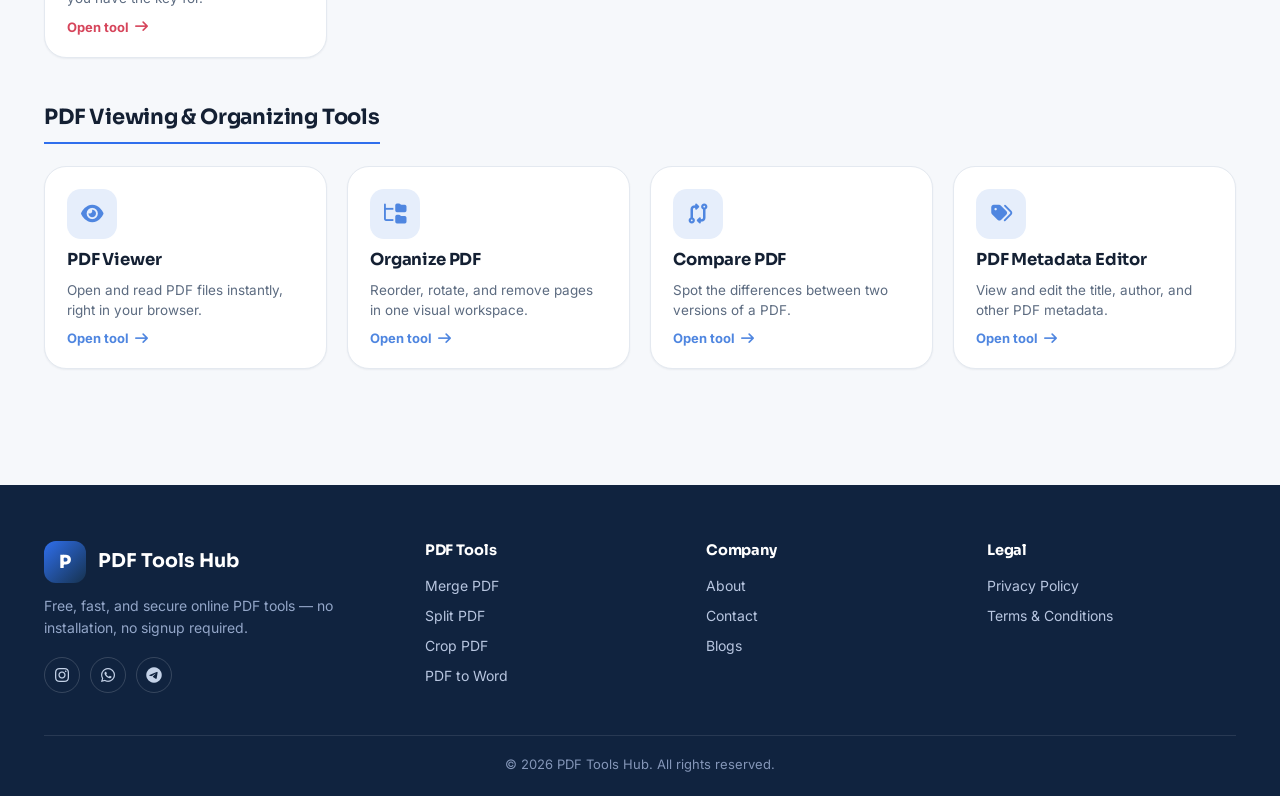
==== commit b4da20c3: "Initial commit - All-in-One PDF Tools" ====
--- a/frontend/index.html
+++ b/frontend/index.html
@@ -1,7 +1,7 @@
 <!DOCTYPE html>
 <html lang="en">
 <head>
-<meta charset="UTF-8">c
+<meta charset="UTF-8">
 <meta name="viewport" content="width=device-width, initial-scale=1.0">
 <title>PDF Tools Hub — All-in-One Free Online PDF Tools</title>
 <meta name="description" content="Merge, split, convert, compress, and edit PDF files online for free. Fast, simple, and secure PDF tools with no installation required.">
